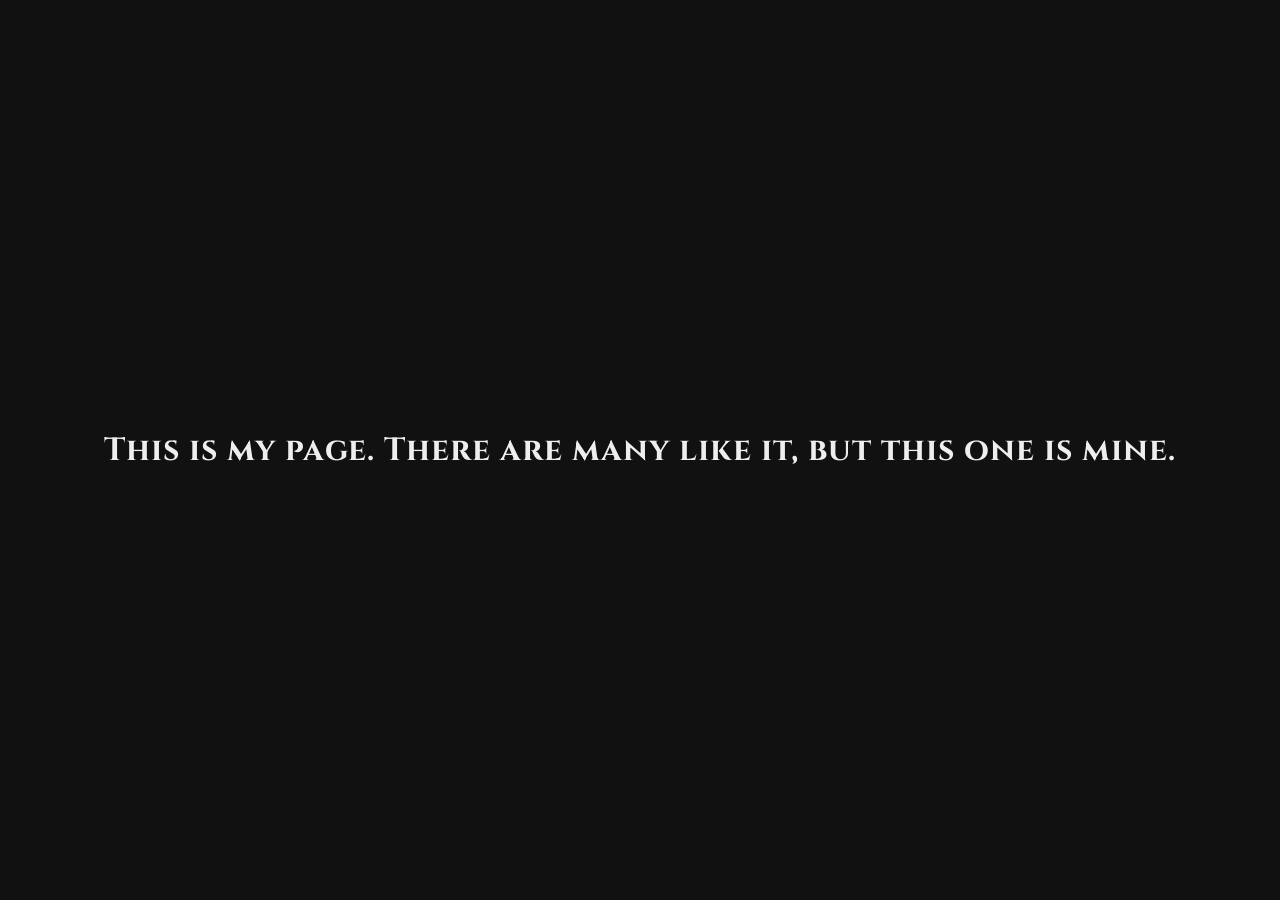
==== index.html @ 2be72990 "Add initial HTML structure and styling" ====
<!DOCTYPE html>
<html>
  <head>
    <title>My Page</title>

    <!-- Google Font -->
    <link href="https://fonts.googleapis.com/css2?family=Cinzel:wght@600&display=swap" rel="stylesheet">

    <style>
      body {
        background: #111;
        color: #eee;
        display: flex;
        height: 100vh;
        align-items: center;
        justify-content: center;
        text-align: center;
        margin: 0;
        font-family: 'Cinzel', serif;
      }

      h1 {
        font-size: 2rem;
        letter-spacing: 1px;
      }
    </style>
  </head>

  <body>
    <h1>This is my page. There are many like it, but this one is mine.</h1>
  </body>
</html>
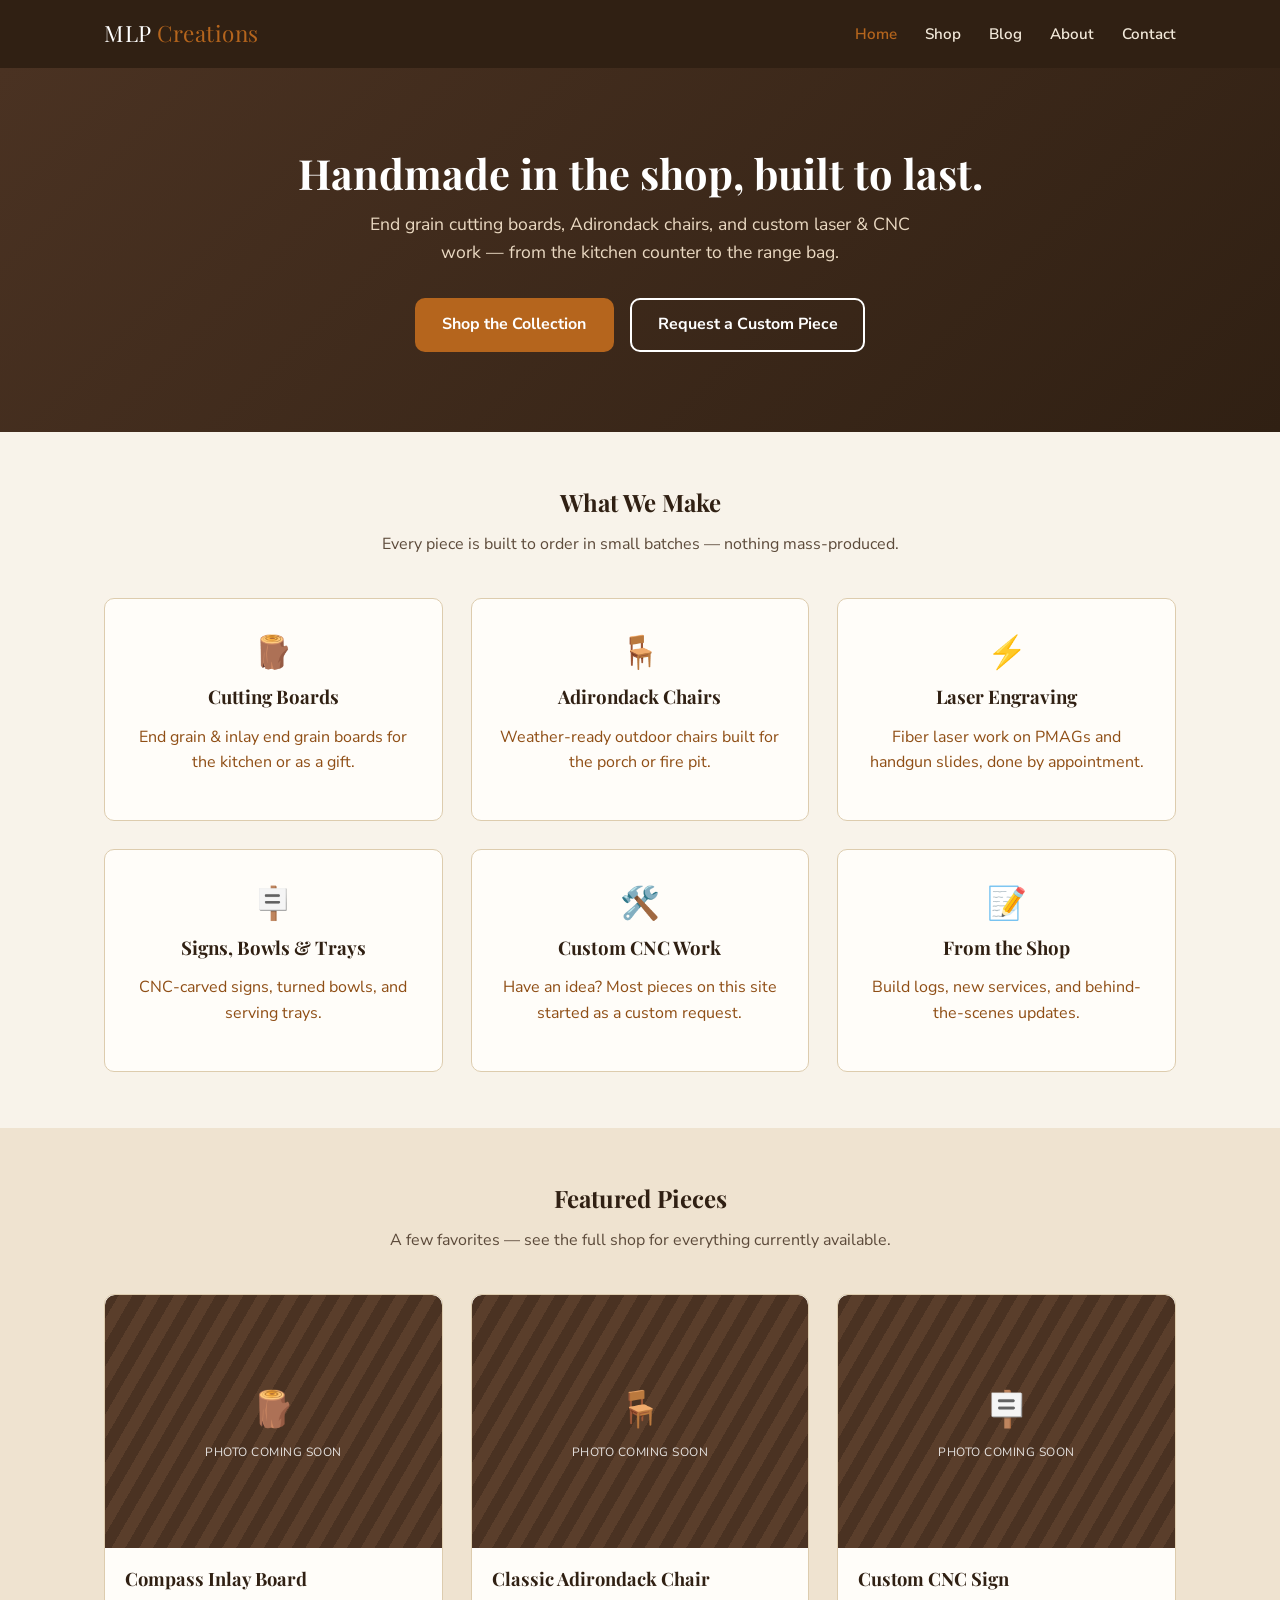
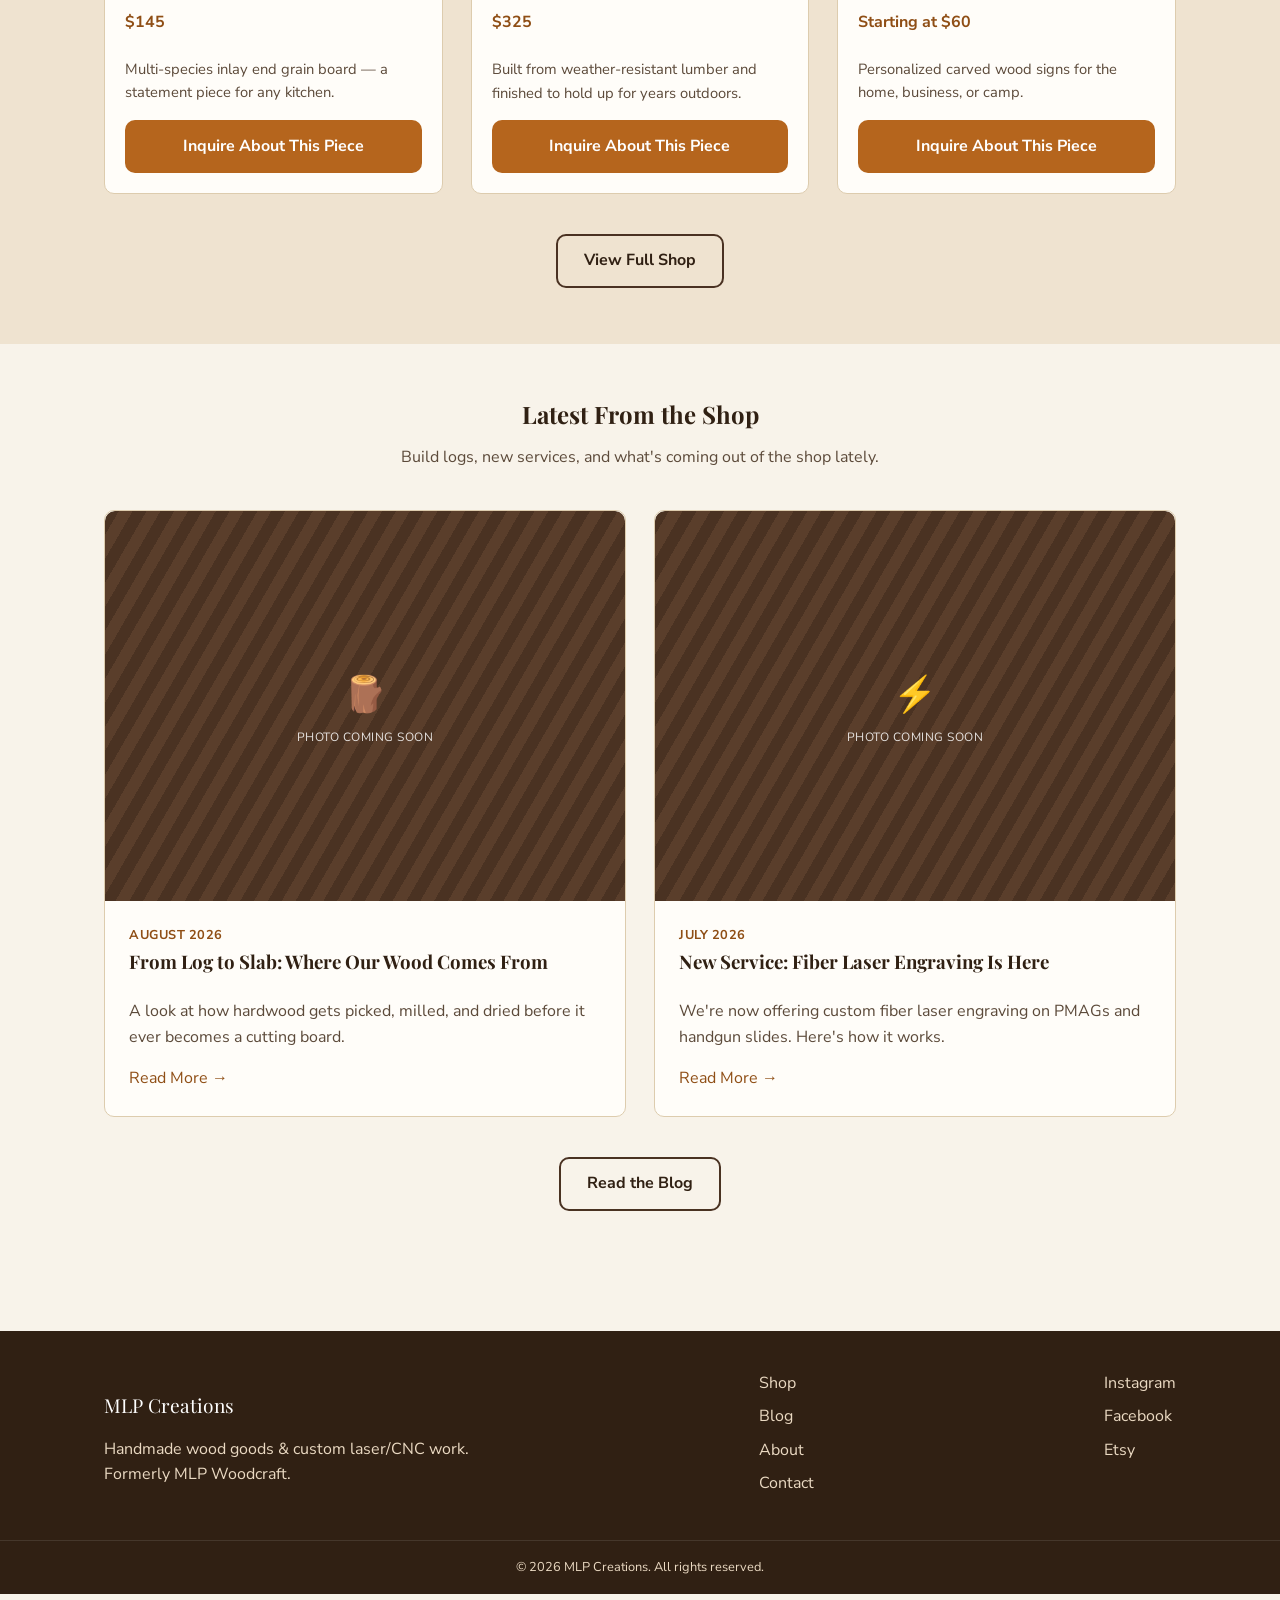
==== commit 7bca6a59: "Build MLP Creations site: storefront + blog Replace the placeholder page with a full static site: ho" ====
--- a/index.html
+++ b/index.html
@@ -1,32 +1,178 @@
 <!DOCTYPE html>
-<html>
-  <head>
-    <title>My Page</title>
+<html lang="en">
+<head>
+  <meta charset="UTF-8">
+  <meta name="viewport" content="width=device-width, initial-scale=1.0">
+  <title>MLP Creations — Handmade Wood, Laser &amp; CNC Goods</title>
+  <meta name="description" content="MLP Creations makes end grain cutting boards, Adirondack chairs, custom laser engraving, and CNC signs, bowls &amp; trays — built to order.">
+  <link rel="preconnect" href="https://fonts.googleapis.com">
+  <link href="https://fonts.googleapis.com/css2?family=Playfair+Display:wght@600;700&family=Nunito+Sans:wght@400;600;700&display=swap" rel="stylesheet">
+  <link rel="stylesheet" href="css/style.css">
+</head>
+<body>
 
-    <!-- Google Font -->
-    <link href="https://fonts.googleapis.com/css2?family=Cinzel:wght@600&display=swap" rel="stylesheet">
+  <header class="site-header">
+    <div class="container header-inner">
+      <a href="index.html" class="logo">MLP <span>Creations</span></a>
+      <nav class="site-nav" id="site-nav">
+        <a href="index.html" class="active">Home</a>
+        <a href="shop.html">Shop</a>
+        <a href="blog.html">Blog</a>
+        <a href="about.html">About</a>
+        <a href="contact.html">Contact</a>
+      </nav>
+      <button class="nav-toggle" id="nav-toggle" aria-label="Toggle menu" aria-expanded="false">
+        <span></span><span></span><span></span>
+      </button>
+    </div>
+  </header>
 
-    <style>
-      body {
-        background: #111;
-        color: #eee;
-        display: flex;
-        height: 100vh;
-        align-items: center;
-        justify-content: center;
-        text-align: center;
-        margin: 0;
-        font-family: 'Cinzel', serif;
-      }
+  <section class="hero">
+    <div class="container">
+      <h1>Handmade in the shop, built to last.</h1>
+      <p>End grain cutting boards, Adirondack chairs, and custom laser &amp; CNC work — from the kitchen counter to the range bag.</p>
+      <div class="btn-row">
+        <a href="shop.html" class="btn btn-primary">Shop the Collection</a>
+        <a href="contact.html" class="btn btn-secondary" style="background:transparent;border-color:#fff;color:#fff;">Request a Custom Piece</a>
+      </div>
+    </div>
+  </section>
 
-      h1 {
-        font-size: 2rem;
-        letter-spacing: 1px;
-      }
-    </style>
-  </head>
+  <section>
+    <div class="container">
+      <div class="section-heading">
+        <h2>What We Make</h2>
+        <p>Every piece is built to order in small batches — nothing mass-produced.</p>
+      </div>
+      <div class="grid-3">
+        <a href="shop.html#cutting-boards" class="feature-card">
+          <div class="icon">🪵</div>
+          <h3>Cutting Boards</h3>
+          <p>End grain &amp; inlay end grain boards for the kitchen or as a gift.</p>
+        </a>
+        <a href="shop.html#adirondack-chairs" class="feature-card">
+          <div class="icon">🪑</div>
+          <h3>Adirondack Chairs</h3>
+          <p>Weather-ready outdoor chairs built for the porch or fire pit.</p>
+        </a>
+        <a href="shop.html#laser-engraving" class="feature-card">
+          <div class="icon">⚡</div>
+          <h3>Laser Engraving</h3>
+          <p>Fiber laser work on PMAGs and handgun slides, done by appointment.</p>
+        </a>
+        <a href="shop.html#signs-bowls-trays" class="feature-card">
+          <div class="icon">🪧</div>
+          <h3>Signs, Bowls &amp; Trays</h3>
+          <p>CNC-carved signs, turned bowls, and serving trays.</p>
+        </a>
+        <a href="about.html" class="feature-card">
+          <div class="icon">🛠️</div>
+          <h3>Custom CNC Work</h3>
+          <p>Have an idea? Most pieces on this site started as a custom request.</p>
+        </a>
+        <a href="blog.html" class="feature-card">
+          <div class="icon">📝</div>
+          <h3>From the Shop</h3>
+          <p>Build logs, new services, and behind-the-scenes updates.</p>
+        </a>
+      </div>
+    </div>
+  </section>
 
-  <body>
-    <h1>This is my page. There are many like it, but this one is mine.</h1>
-  </body>
+  <section style="background:var(--color-bg-alt);">
+    <div class="container">
+      <div class="section-heading">
+        <h2>Featured Pieces</h2>
+        <p>A few favorites — see the full shop for everything currently available.</p>
+      </div>
+      <div class="product-grid">
+        <div class="product-card">
+          <div class="thumb"><span class="icon">🪵</span><span class="thumb-label">Photo coming soon</span></div>
+          <div class="product-body">
+            <h3>Compass Inlay Board</h3>
+            <p class="product-price">$145</p>
+            <p class="desc">Multi-species inlay end grain board — a statement piece for any kitchen.</p>
+            <a href="contact.html?item=Compass%20Inlay%20Board" class="btn btn-primary btn-block">Inquire About This Piece</a>
+          </div>
+        </div>
+        <div class="product-card">
+          <div class="thumb"><span class="icon">🪑</span><span class="thumb-label">Photo coming soon</span></div>
+          <div class="product-body">
+            <h3>Classic Adirondack Chair</h3>
+            <p class="product-price">$325</p>
+            <p class="desc">Built from weather-resistant lumber and finished to hold up for years outdoors.</p>
+            <a href="contact.html?item=Classic%20Adirondack%20Chair" class="btn btn-primary btn-block">Inquire About This Piece</a>
+          </div>
+        </div>
+        <div class="product-card">
+          <div class="thumb"><span class="icon">🪧</span><span class="thumb-label">Photo coming soon</span></div>
+          <div class="product-body">
+            <h3>Custom CNC Sign</h3>
+            <p class="product-price">Starting at $60</p>
+            <p class="desc">Personalized carved wood signs for the home, business, or camp.</p>
+            <a href="contact.html?item=Custom%20CNC%20Sign" class="btn btn-primary btn-block">Inquire About This Piece</a>
+          </div>
+        </div>
+      </div>
+      <div style="text-align:center;margin-top:2.5rem;">
+        <a href="shop.html" class="btn btn-secondary">View Full Shop</a>
+      </div>
+    </div>
+  </section>
+
+  <section>
+    <div class="container">
+      <div class="section-heading">
+        <h2>Latest From the Shop</h2>
+        <p>Build logs, new services, and what's coming out of the shop lately.</p>
+      </div>
+      <div class="post-grid">
+        <article class="post-card">
+          <div class="thumb"><span class="icon">🪵</span><span class="thumb-label">Photo coming soon</span></div>
+          <div class="post-body">
+            <span class="post-date">August 2026</span>
+            <h3>From Log to Slab: Where Our Wood Comes From</h3>
+            <p class="excerpt">A look at how hardwood gets picked, milled, and dried before it ever becomes a cutting board.</p>
+            <a href="posts/from-log-to-slab.html">Read More →</a>
+          </div>
+        </article>
+        <article class="post-card">
+          <div class="thumb"><span class="icon">⚡</span><span class="thumb-label">Photo coming soon</span></div>
+          <div class="post-body">
+            <span class="post-date">July 2026</span>
+            <h3>New Service: Fiber Laser Engraving Is Here</h3>
+            <p class="excerpt">We're now offering custom fiber laser engraving on PMAGs and handgun slides. Here's how it works.</p>
+            <a href="posts/laser-engraving-launch.html">Read More →</a>
+          </div>
+        </article>
+      </div>
+      <div style="text-align:center;margin-top:2.5rem;">
+        <a href="blog.html" class="btn btn-secondary">Read the Blog</a>
+      </div>
+    </div>
+  </section>
+
+  <footer class="site-footer">
+    <div class="container footer-inner">
+      <div>
+        <p class="footer-brand">MLP Creations</p>
+        <p>Handmade wood goods &amp; custom laser/CNC work.<br>Formerly MLP Woodcraft.</p>
+      </div>
+      <div class="footer-links">
+        <a href="shop.html">Shop</a>
+        <a href="blog.html">Blog</a>
+        <a href="about.html">About</a>
+        <a href="contact.html">Contact</a>
+      </div>
+      <div class="footer-social">
+        <a href="#">Instagram</a>
+        <a href="#">Facebook</a>
+        <a href="#">Etsy</a>
+      </div>
+    </div>
+    <p class="footer-copy">&copy; 2026 MLP Creations. All rights reserved.</p>
+  </footer>
+
+  <script src="js/main.js"></script>
+</body>
 </html>
--- a/css/style.css
+++ b/css/style.css
@@ -0,0 +1,302 @@
+/* =========================================================
+   MLP Creations — shared stylesheet
+   Edit the variables below to change colors/fonts site-wide.
+   ========================================================= */
+
+:root {
+  --color-bg: #f8f3ea;
+  --color-bg-alt: #efe3d0;
+  --color-card: #fffdf9;
+  --color-text: #2b2118;
+  --color-text-soft: #5c4a3a;
+  --color-walnut: #4a3222;
+  --color-walnut-dark: #302013;
+  --color-accent: #b5651d;
+  --color-accent-dark: #8f4e15;
+  --color-border: #ddccae;
+  --font-heading: 'Playfair Display', Georgia, serif;
+  --font-body: 'Nunito Sans', -apple-system, BlinkMacSystemFont, 'Segoe UI', sans-serif;
+  --radius: 10px;
+  --max-width: 1120px;
+}
+
+* { box-sizing: border-box; }
+
+html { scroll-behavior: smooth; }
+
+body {
+  margin: 0;
+  background: var(--color-bg);
+  color: var(--color-text);
+  font-family: var(--font-body);
+  line-height: 1.6;
+}
+
+img { max-width: 100%; display: block; }
+
+a { color: var(--color-accent-dark); text-decoration: none; }
+a:hover { text-decoration: underline; }
+
+h1, h2, h3, h4 {
+  font-family: var(--font-heading);
+  color: var(--color-walnut-dark);
+  line-height: 1.2;
+  margin: 0 0 .5em;
+}
+
+.container {
+  max-width: var(--max-width);
+  margin: 0 auto;
+  padding: 0 1.5rem;
+}
+
+section { padding: 3.5rem 0; }
+
+.section-heading { text-align: center; max-width: 640px; margin: 0 auto 2.5rem; }
+.section-heading p { color: var(--color-text-soft); }
+
+.btn {
+  display: inline-block;
+  padding: .75rem 1.6rem;
+  border-radius: var(--radius);
+  font-weight: 700;
+  cursor: pointer;
+  border: 2px solid transparent;
+  text-decoration: none !important;
+}
+.btn-primary { background: var(--color-accent); color: #fff; }
+.btn-primary:hover { background: var(--color-accent-dark); }
+.btn-secondary { background: transparent; border-color: var(--color-walnut); color: var(--color-walnut-dark); }
+.btn-secondary:hover { background: var(--color-walnut); color: #fff; }
+.btn-block { width: 100%; text-align: center; }
+
+/* ===== Header / Nav ===== */
+.site-header {
+  background: var(--color-walnut-dark);
+  position: sticky;
+  top: 0;
+  z-index: 50;
+}
+.header-inner {
+  display: flex;
+  align-items: center;
+  justify-content: space-between;
+  padding: 1rem 1.5rem;
+}
+.logo {
+  font-family: var(--font-heading);
+  font-size: 1.4rem;
+  color: #fff;
+  letter-spacing: .5px;
+}
+.logo span { color: var(--color-accent); }
+.logo:hover { text-decoration: none; opacity: .9; }
+
+.site-nav { display: flex; gap: 1.75rem; }
+.site-nav a {
+  color: #f2e9da;
+  font-weight: 600;
+  font-size: .95rem;
+}
+.site-nav a:hover, .site-nav a.active { color: var(--color-accent); text-decoration: none; }
+
+.nav-toggle {
+  display: none;
+  flex-direction: column;
+  justify-content: center;
+  gap: 5px;
+  width: 32px;
+  height: 32px;
+  background: none;
+  border: none;
+  cursor: pointer;
+}
+.nav-toggle span { width: 100%; height: 2px; background: #fff; }
+
+@media (max-width: 760px) {
+  .nav-toggle { display: flex; }
+  .site-nav {
+    position: absolute;
+    top: 100%;
+    left: 0;
+    right: 0;
+    background: var(--color-walnut-dark);
+    flex-direction: column;
+    gap: 0;
+    max-height: 0;
+    overflow: hidden;
+    transition: max-height .25s ease;
+  }
+  .site-nav.open { max-height: 320px; }
+  .site-nav a { padding: 1rem 1.5rem; border-top: 1px solid rgba(255,255,255,.1); }
+}
+
+/* ===== Hero ===== */
+.hero {
+  background: linear-gradient(135deg, var(--color-walnut) 0%, var(--color-walnut-dark) 100%);
+  color: #f8f3ea;
+  text-align: center;
+  padding: 5rem 1.5rem;
+}
+.hero h1 { color: #fff; font-size: 2.6rem; max-width: 780px; margin: 0 auto .75rem; }
+.hero p { max-width: 560px; margin: 0 auto 2rem; color: #ead9c2; font-size: 1.1rem; }
+.hero .btn-row { display: flex; gap: 1rem; justify-content: center; flex-wrap: wrap; }
+
+.page-hero {
+  background: var(--color-walnut-dark);
+  color: #fff;
+  text-align: center;
+  padding: 3.5rem 1.5rem;
+}
+.page-hero h1 { color: #fff; }
+.page-hero p { color: #ead9c2; max-width: 600px; margin: .5rem auto 0; }
+
+/* ===== Category / feature cards ===== */
+.grid-3 { display: grid; grid-template-columns: repeat(3, 1fr); gap: 1.75rem; }
+.grid-2 { display: grid; grid-template-columns: repeat(2, 1fr); gap: 1.75rem; }
+@media (max-width: 860px) {
+  .grid-3 { grid-template-columns: 1fr 1fr; }
+}
+@media (max-width: 600px) {
+  .grid-3, .grid-2 { grid-template-columns: 1fr; }
+}
+
+.feature-card {
+  background: var(--color-card);
+  border: 1px solid var(--color-border);
+  border-radius: var(--radius);
+  padding: 1.75rem;
+  text-align: center;
+}
+.feature-card .icon { font-size: 2rem; margin-bottom: .5rem; }
+
+/* ===== Product thumbnails (placeholders — swap for real photos) ===== */
+.thumb {
+  aspect-ratio: 4 / 3;
+  border-radius: var(--radius) var(--radius) 0 0;
+  display: flex;
+  align-items: center;
+  justify-content: center;
+  flex-direction: column;
+  gap: .35rem;
+  color: #fff;
+  background: repeating-linear-gradient(120deg, var(--color-walnut), var(--color-walnut) 12px, #5a3e2b 12px, #5a3e2b 24px);
+}
+.thumb .icon { font-size: 2.2rem; }
+.thumb .thumb-label { font-size: .75rem; letter-spacing: .5px; text-transform: uppercase; opacity: .85; }
+
+/* ===== Product cards ===== */
+.product-grid { display: grid; grid-template-columns: repeat(3, 1fr); gap: 1.75rem; }
+@media (max-width: 860px) { .product-grid { grid-template-columns: 1fr 1fr; } }
+@media (max-width: 600px) { .product-grid { grid-template-columns: 1fr; } }
+
+.product-card {
+  background: var(--color-card);
+  border: 1px solid var(--color-border);
+  border-radius: var(--radius);
+  overflow: hidden;
+  display: flex;
+  flex-direction: column;
+}
+.product-body { padding: 1.25rem; display: flex; flex-direction: column; flex: 1; }
+.product-body h3 { font-size: 1.15rem; margin-bottom: .25rem; }
+.product-price { color: var(--color-accent-dark); font-weight: 700; margin-bottom: .5rem; }
+.product-body p.desc { color: var(--color-text-soft); font-size: .92rem; flex: 1; }
+
+.category-block { margin-bottom: 3.5rem; }
+.category-block h2 { border-bottom: 2px solid var(--color-border); padding-bottom: .5rem; margin-bottom: 1.5rem; }
+
+.callout {
+  background: var(--color-bg-alt);
+  border-left: 4px solid var(--color-accent);
+  padding: 1rem 1.25rem;
+  border-radius: 0 var(--radius) var(--radius) 0;
+  font-size: .92rem;
+  color: var(--color-text-soft);
+  margin-top: 3rem;
+}
+
+/* ===== Blog / posts ===== */
+.post-grid { display: grid; grid-template-columns: repeat(2, 1fr); gap: 1.75rem; }
+@media (max-width: 700px) { .post-grid { grid-template-columns: 1fr; } }
+
+.post-card {
+  background: var(--color-card);
+  border: 1px solid var(--color-border);
+  border-radius: var(--radius);
+  overflow: hidden;
+  display: flex;
+  flex-direction: column;
+}
+.post-body { padding: 1.5rem; display: flex; flex-direction: column; flex: 1; }
+.post-date { font-size: .8rem; text-transform: uppercase; letter-spacing: .5px; color: var(--color-accent-dark); font-weight: 700; margin-bottom: .35rem; }
+.post-body p.excerpt { color: var(--color-text-soft); flex: 1; }
+
+.post-article { max-width: 720px; margin: 0 auto; padding: 3rem 1.5rem; }
+.post-article .post-date { display: block; margin-bottom: .5rem; }
+.post-article h1 { font-size: 2.1rem; }
+.post-article p { margin: 1rem 0; }
+.post-article .back-link { display: inline-block; margin-top: 2rem; }
+
+/* ===== About ===== */
+.about-photo {
+  aspect-ratio: 1;
+  border-radius: var(--radius);
+  background: repeating-linear-gradient(60deg, var(--color-walnut), var(--color-walnut) 14px, #5a3e2b 14px, #5a3e2b 28px);
+  display: flex;
+  align-items: center;
+  justify-content: center;
+  color: #f2e9da;
+  font-family: var(--font-heading);
+  text-align: center;
+  padding: 1.5rem;
+}
+.about-grid { display: grid; grid-template-columns: 1fr 1fr; gap: 2.5rem; align-items: center; }
+@media (max-width: 760px) { .about-grid { grid-template-columns: 1fr; } }
+
+/* ===== Contact / forms ===== */
+.contact-grid { display: grid; grid-template-columns: 1.1fr .9fr; gap: 2.5rem; }
+@media (max-width: 800px) { .contact-grid { grid-template-columns: 1fr; } }
+
+form { display: flex; flex-direction: column; gap: 1rem; }
+label { font-weight: 700; font-size: .9rem; margin-bottom: .3rem; display: block; }
+input, select, textarea {
+  width: 100%;
+  padding: .7rem .85rem;
+  border: 1px solid var(--color-border);
+  border-radius: var(--radius);
+  font-family: inherit;
+  font-size: 1rem;
+  background: #fff;
+  color: var(--color-text);
+}
+textarea { min-height: 140px; resize: vertical; }
+
+.form-note { font-size: .85rem; color: var(--color-text-soft); }
+#form-success {
+  display: none;
+  background: #e9f3e6;
+  border: 1px solid #b8d9ae;
+  color: #34532b;
+  padding: 1rem 1.25rem;
+  border-radius: var(--radius);
+  margin-top: 1rem;
+}
+#form-success.show { display: block; }
+
+.contact-details .icon-row { display: flex; gap: .75rem; margin-bottom: 1.1rem; align-items: flex-start; }
+
+/* ===== Footer ===== */
+.site-footer { background: var(--color-walnut-dark); color: #ead9c2; margin-top: 4rem; }
+.footer-inner {
+  display: flex;
+  flex-wrap: wrap;
+  gap: 2rem;
+  justify-content: space-between;
+  padding: 2.5rem 1.5rem 1.5rem;
+}
+.footer-brand { color: #fff; font-family: var(--font-heading); font-size: 1.2rem; margin-bottom: .25rem; }
+.footer-links, .footer-social { display: flex; flex-direction: column; gap: .5rem; }
+.footer-links a, .footer-social a { color: #ead9c2; }
+.footer-links a:hover, .footer-social a:hover { color: var(--color-accent); }
+.footer-copy { text-align: center; font-size: .8rem; padding: 1rem 1.5rem; border-top: 1px solid rgba(255,255,255,.1); }
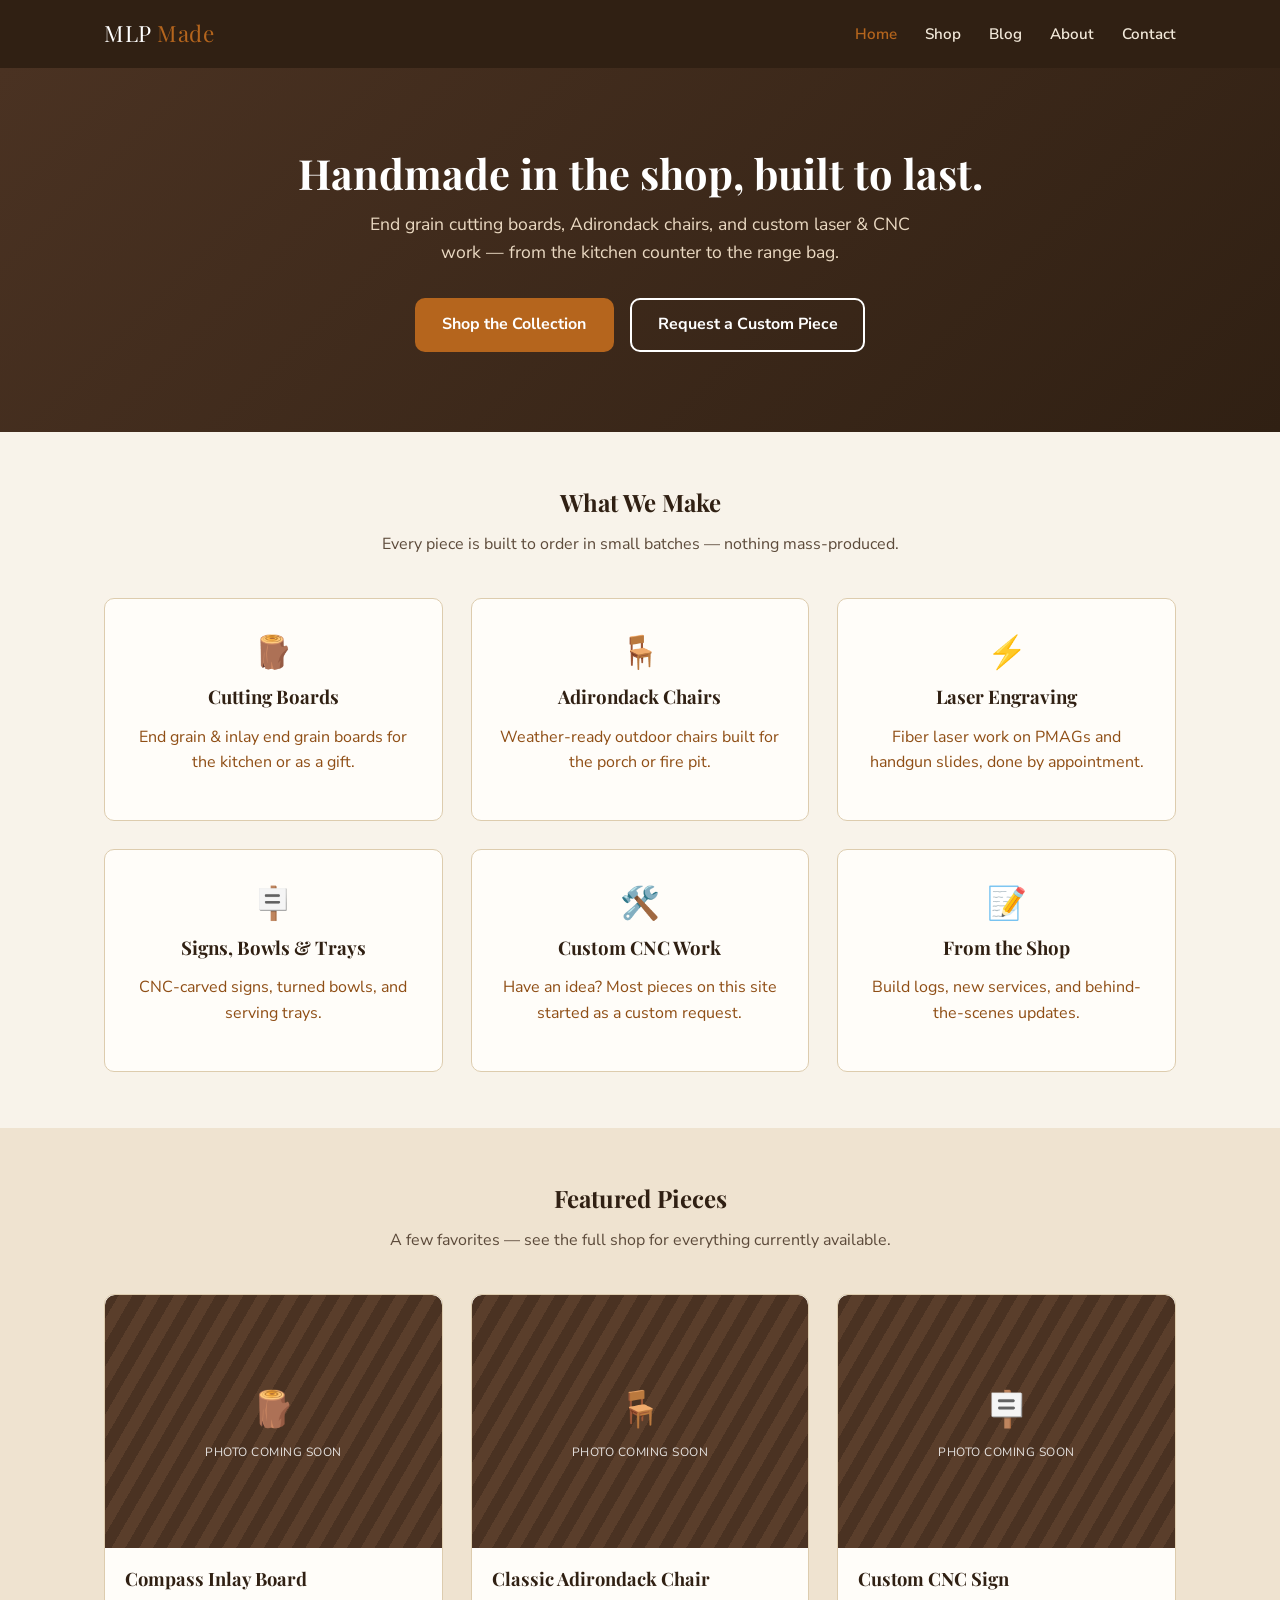
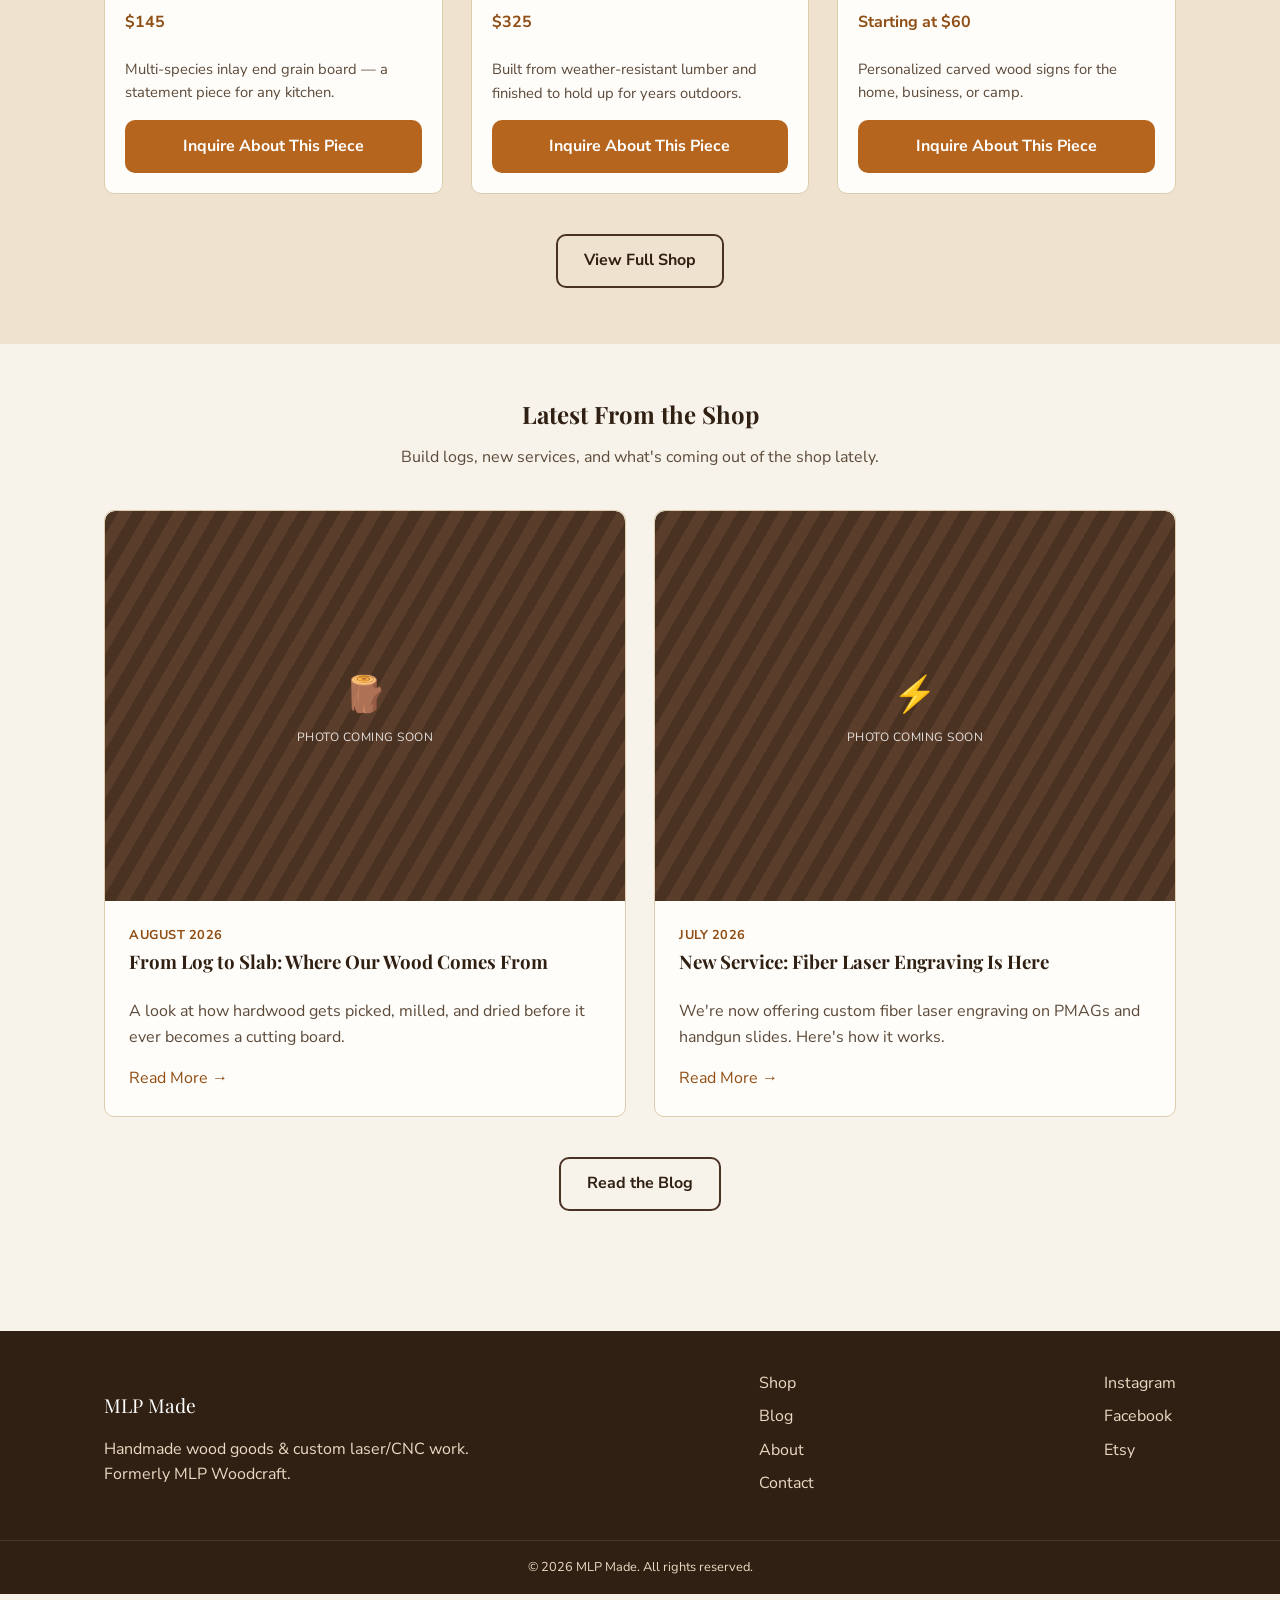
==== commit dcaa8605: "Rebrand site from MLP Creations to MLP Made Reflects the upcoming business name change so the site, " ====
--- a/index.html
+++ b/index.html
@@ -3,8 +3,8 @@
 <head>
   <meta charset="UTF-8">
   <meta name="viewport" content="width=device-width, initial-scale=1.0">
-  <title>MLP Creations — Handmade Wood, Laser &amp; CNC Goods</title>
-  <meta name="description" content="MLP Creations makes end grain cutting boards, Adirondack chairs, custom laser engraving, and CNC signs, bowls &amp; trays — built to order.">
+  <title>MLP Made — Handmade Wood, Laser &amp; CNC Goods</title>
+  <meta name="description" content="MLP Made makes end grain cutting boards, Adirondack chairs, custom laser engraving, and CNC signs, bowls &amp; trays — built to order.">
   <link rel="preconnect" href="https://fonts.googleapis.com">
   <link href="https://fonts.googleapis.com/css2?family=Playfair+Display:wght@600;700&family=Nunito+Sans:wght@400;600;700&display=swap" rel="stylesheet">
   <link rel="stylesheet" href="css/style.css">
@@ -13,7 +13,7 @@
 
   <header class="site-header">
     <div class="container header-inner">
-      <a href="index.html" class="logo">MLP <span>Creations</span></a>
+      <a href="index.html" class="logo">MLP <span>Made</span></a>
       <nav class="site-nav" id="site-nav">
         <a href="index.html" class="active">Home</a>
         <a href="shop.html">Shop</a>
@@ -155,7 +155,7 @@
   <footer class="site-footer">
     <div class="container footer-inner">
       <div>
-        <p class="footer-brand">MLP Creations</p>
+        <p class="footer-brand">MLP Made</p>
         <p>Handmade wood goods &amp; custom laser/CNC work.<br>Formerly MLP Woodcraft.</p>
       </div>
       <div class="footer-links">
@@ -170,7 +170,7 @@
         <a href="#">Etsy</a>
       </div>
     </div>
-    <p class="footer-copy">&copy; 2026 MLP Creations. All rights reserved.</p>
+    <p class="footer-copy">&copy; 2026 MLP Made. All rights reserved.</p>
   </footer>
 
   <script src="js/main.js"></script>
--- a/css/style.css
+++ b/css/style.css
@@ -1,5 +1,5 @@
 /* =========================================================
-   MLP Creations — shared stylesheet
+   MLP Made — shared stylesheet
    Edit the variables below to change colors/fonts site-wide.
    ========================================================= */
 
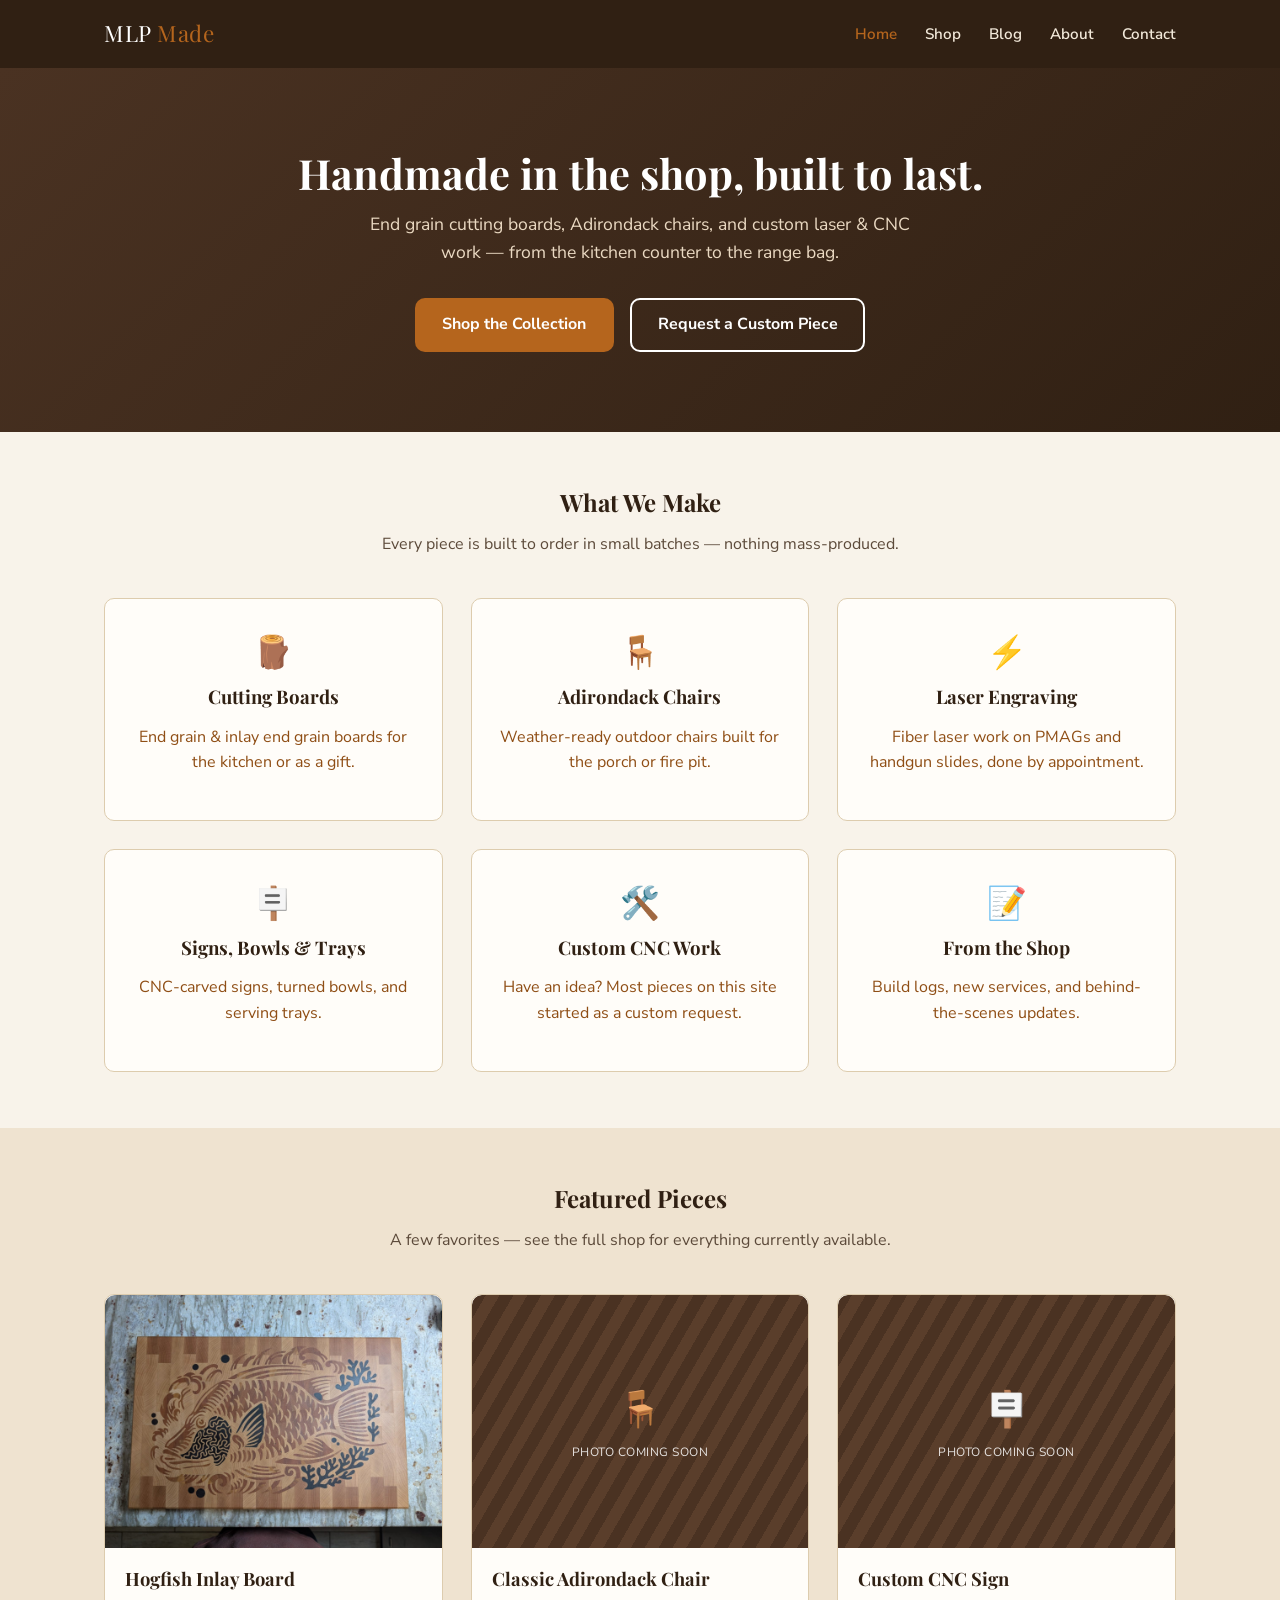
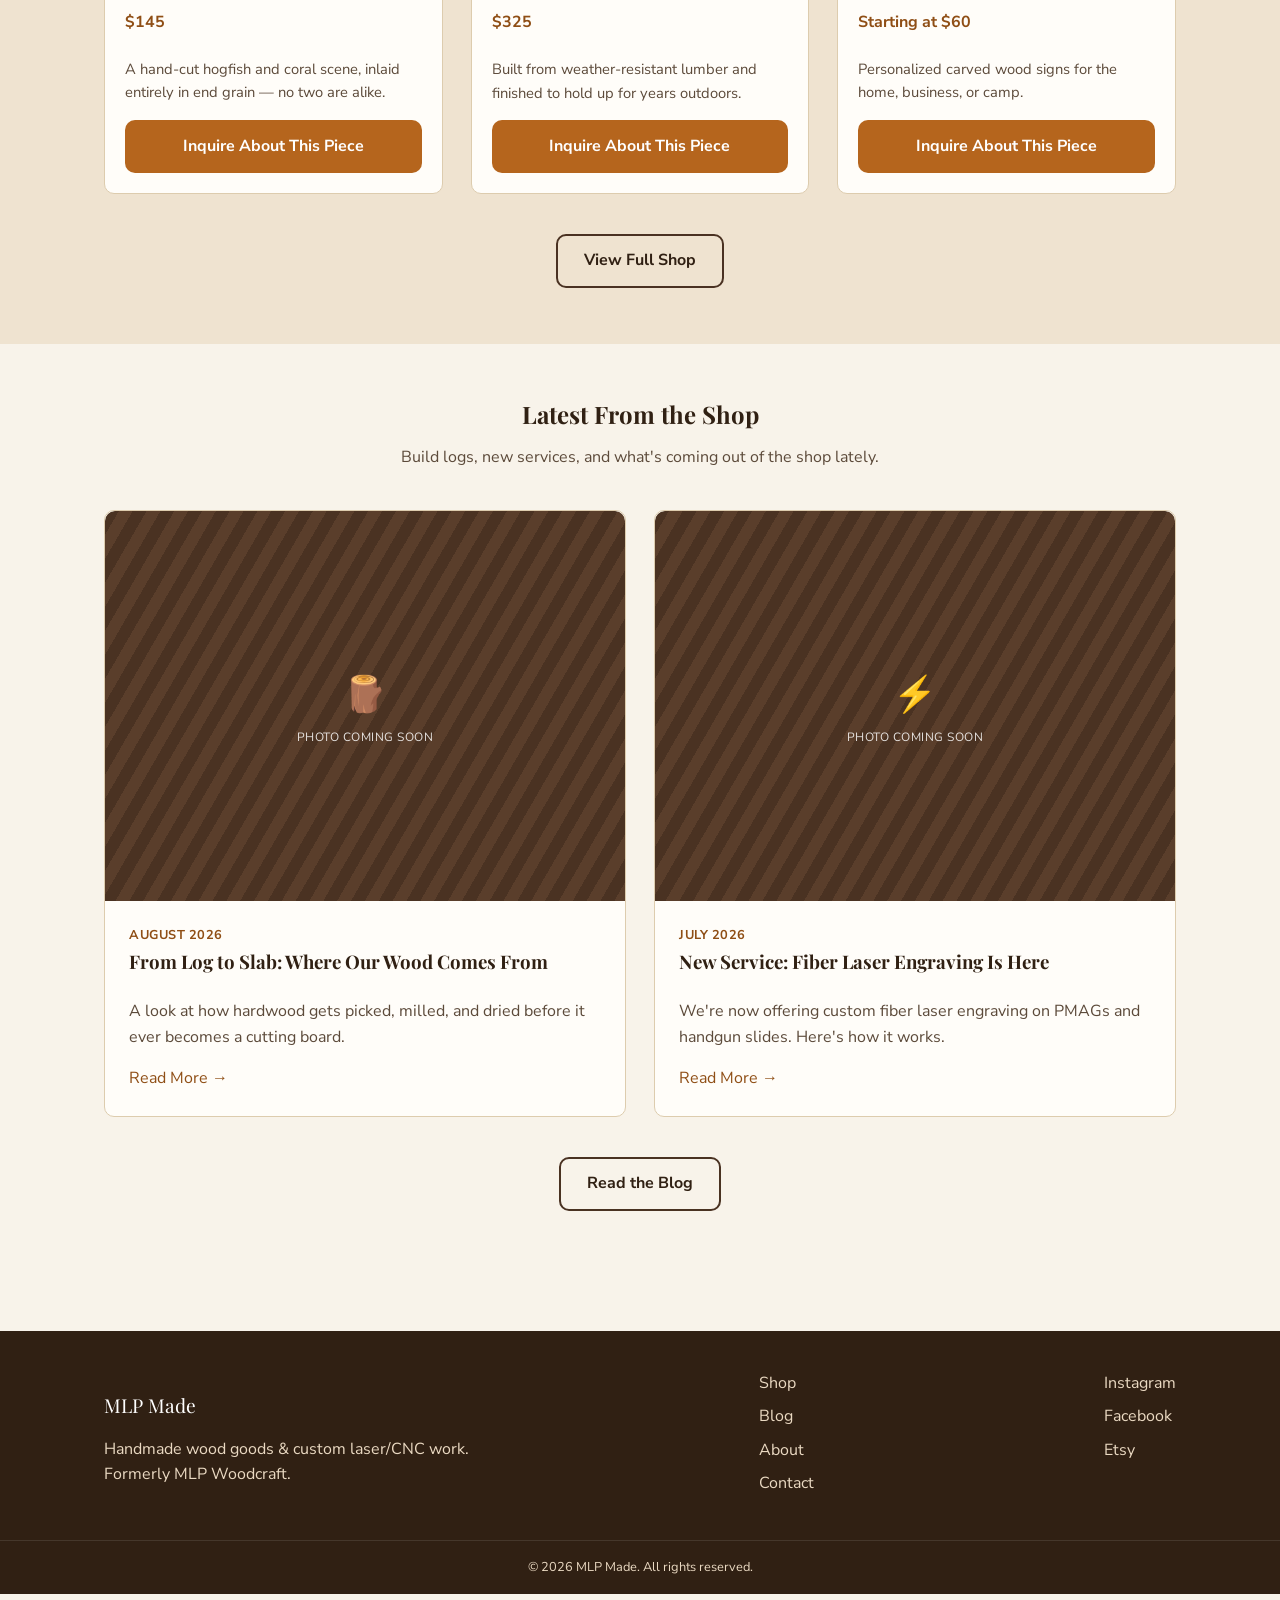
==== commit 720d9041: "Replace Compass Inlay Board placeholder with real Hogfish Inlay Board Swap in an actual product phot" ====
--- a/index.html
+++ b/index.html
@@ -87,12 +87,12 @@
       </div>
       <div class="product-grid">
         <div class="product-card">
-          <div class="thumb"><span class="icon">🪵</span><span class="thumb-label">Photo coming soon</span></div>
+          <img src="images/hogfish-inlay-board.jpg" alt="End grain cutting board with a hogfish and coral scene inlaid in dark and light wood" class="thumb" style="aspect-ratio:4/3;object-fit:cover;border-radius:var(--radius) var(--radius) 0 0;">
           <div class="product-body">
-            <h3>Compass Inlay Board</h3>
+            <h3>Hogfish Inlay Board</h3>
             <p class="product-price">$145</p>
-            <p class="desc">Multi-species inlay end grain board — a statement piece for any kitchen.</p>
-            <a href="contact.html?item=Compass%20Inlay%20Board" class="btn btn-primary btn-block">Inquire About This Piece</a>
+            <p class="desc">A hand-cut hogfish and coral scene, inlaid entirely in end grain — no two are alike.</p>
+            <a href="contact.html?item=Hogfish%20Inlay%20Board" class="btn btn-primary btn-block">Inquire About This Piece</a>
           </div>
         </div>
         <div class="product-card">
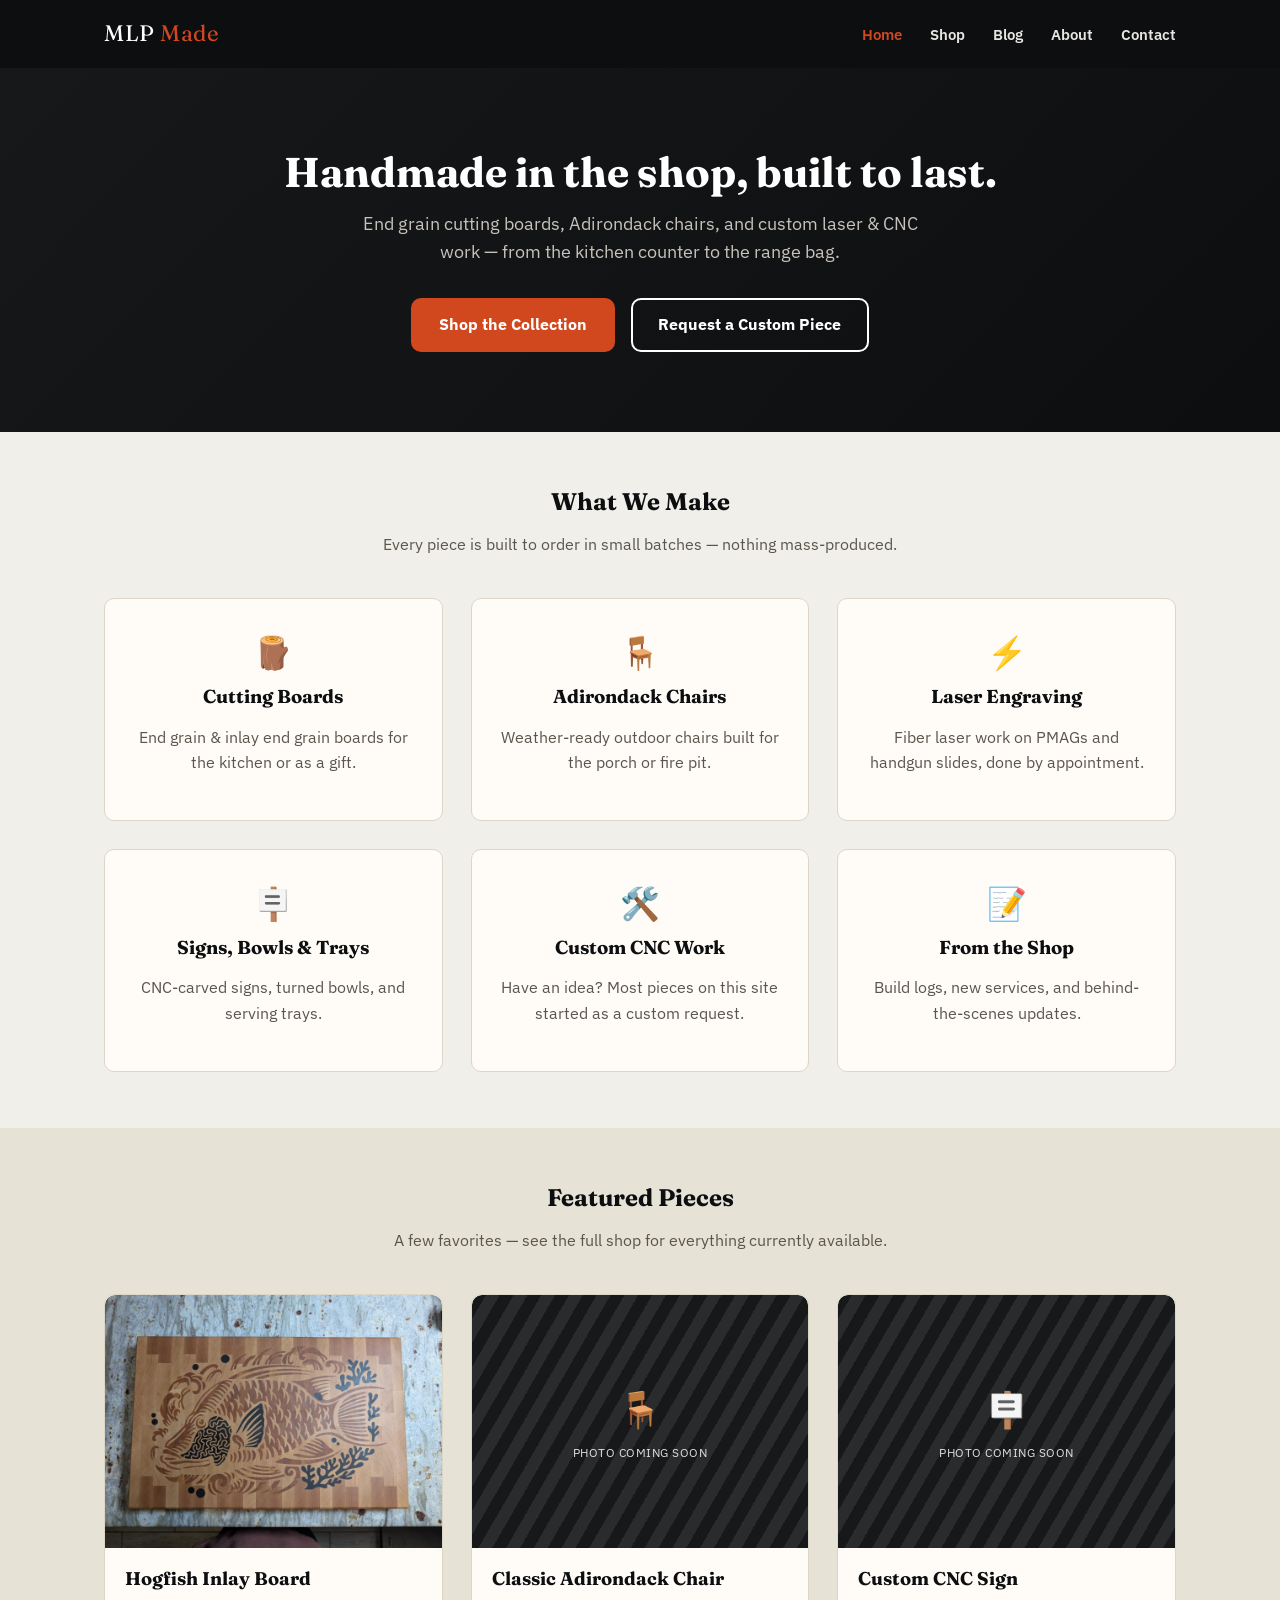
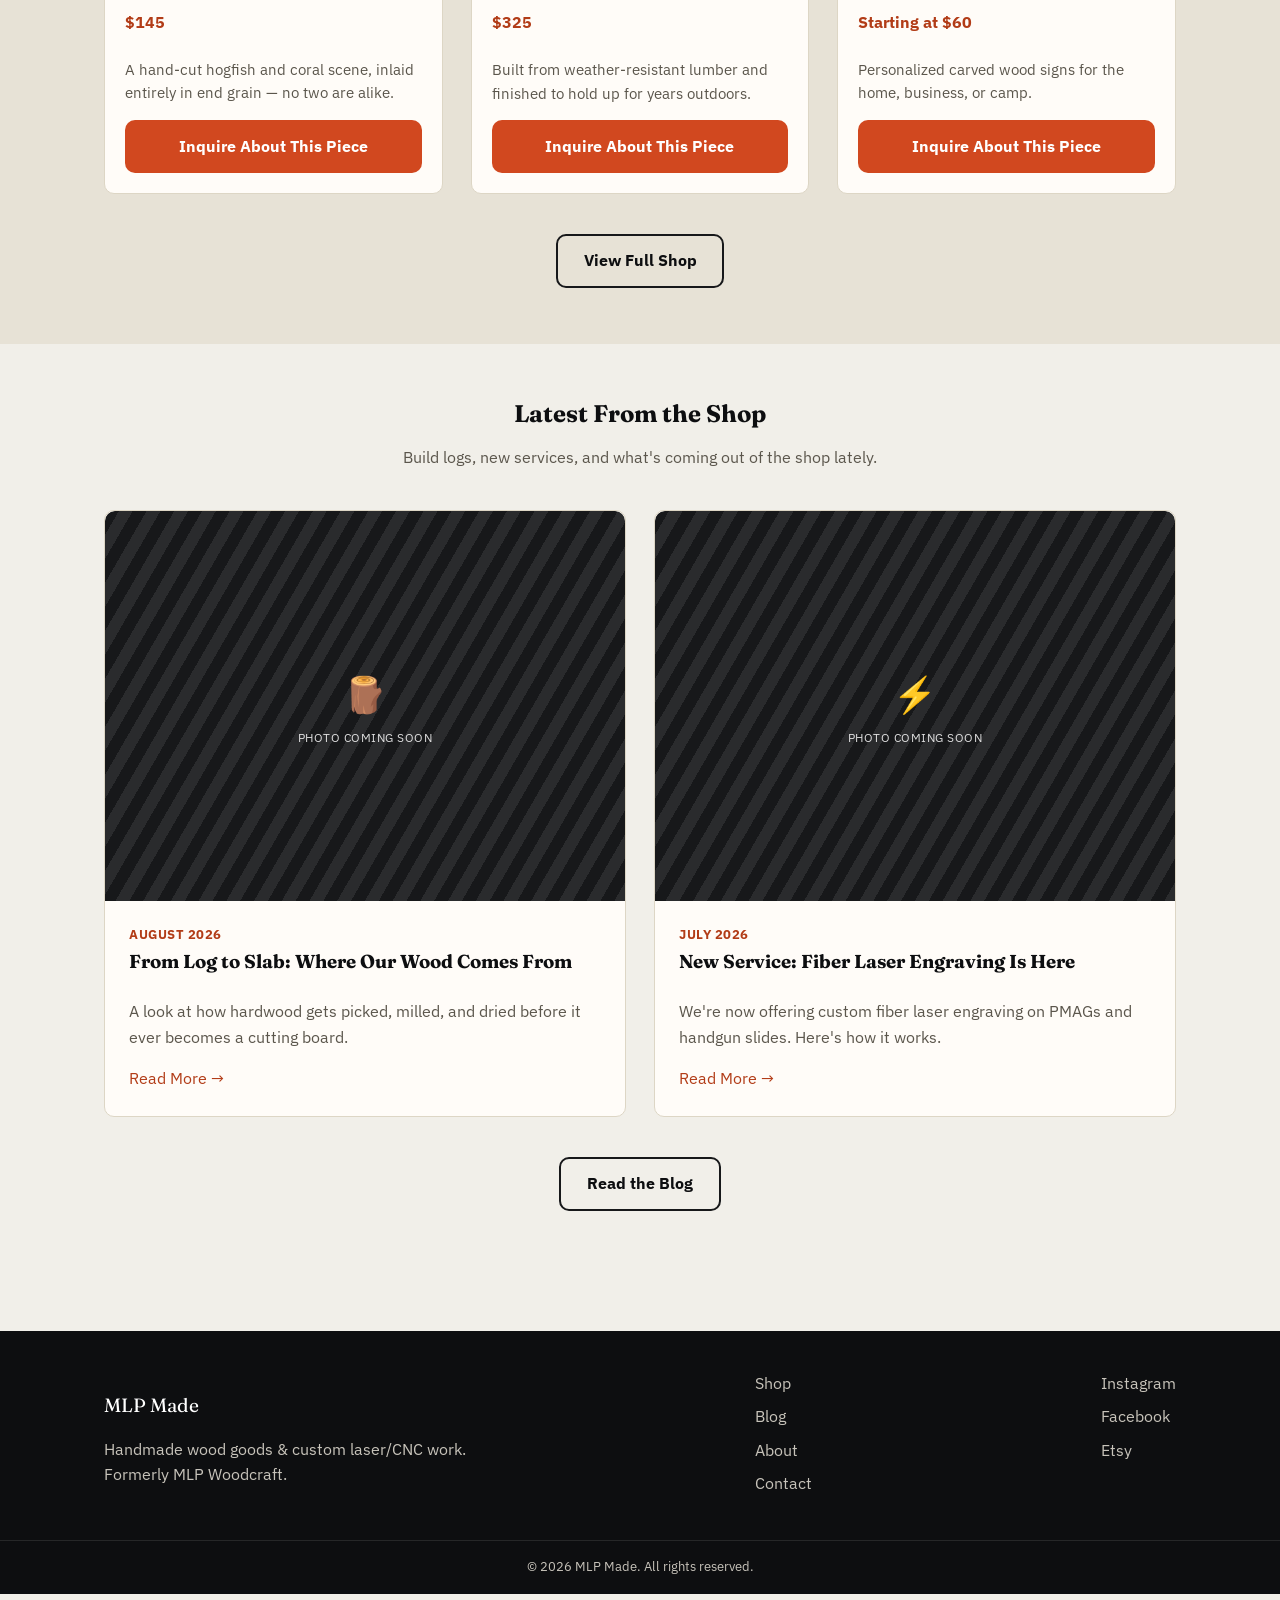
==== commit c239ed21: "Restyle site to the "Foundry" direction Swap the muted walnut-brown palette for near-black charcoal " ====
--- a/index.html
+++ b/index.html
@@ -6,7 +6,7 @@
   <title>MLP Made — Handmade Wood, Laser &amp; CNC Goods</title>
   <meta name="description" content="MLP Made makes end grain cutting boards, Adirondack chairs, custom laser engraving, and CNC signs, bowls &amp; trays — built to order.">
   <link rel="preconnect" href="https://fonts.googleapis.com">
-  <link href="https://fonts.googleapis.com/css2?family=Playfair+Display:wght@600;700&family=Nunito+Sans:wght@400;600;700&display=swap" rel="stylesheet">
+  <link href="https://fonts.googleapis.com/css2?family=Fraunces:opsz,wght@9..144,600;9..144,700&family=IBM+Plex+Sans:wght@400;500;600;700&display=swap" rel="stylesheet">
   <link rel="stylesheet" href="css/style.css">
 </head>
 <body>
--- a/css/style.css
+++ b/css/style.css
@@ -4,18 +4,18 @@
    ========================================================= */
 
 :root {
-  --color-bg: #f8f3ea;
-  --color-bg-alt: #efe3d0;
-  --color-card: #fffdf9;
-  --color-text: #2b2118;
-  --color-text-soft: #5c4a3a;
-  --color-walnut: #4a3222;
-  --color-walnut-dark: #302013;
-  --color-accent: #b5651d;
-  --color-accent-dark: #8f4e15;
-  --color-border: #ddccae;
-  --font-heading: 'Playfair Display', Georgia, serif;
-  --font-body: 'Nunito Sans', -apple-system, BlinkMacSystemFont, 'Segoe UI', sans-serif;
+  --color-bg: #f1efe9;
+  --color-bg-alt: #e7e2d6;
+  --color-card: #fffcf8;
+  --color-text: #1c1a17;
+  --color-text-soft: #5b564c;
+  --color-walnut: #17181a;
+  --color-walnut-dark: #0d0e10;
+  --color-accent: #d1481f;
+  --color-accent-dark: #b23c17;
+  --color-border: #ddd6c5;
+  --font-heading: 'Fraunces', Georgia, serif;
+  --font-body: 'IBM Plex Sans', -apple-system, BlinkMacSystemFont, 'Segoe UI', sans-serif;
   --radius: 10px;
   --max-width: 1120px;
 }
@@ -94,7 +94,7 @@
 
 .site-nav { display: flex; gap: 1.75rem; }
 .site-nav a {
-  color: #f2e9da;
+  color: #e8e6e0;
   font-weight: 600;
   font-size: .95rem;
 }
@@ -139,7 +139,7 @@
   padding: 5rem 1.5rem;
 }
 .hero h1 { color: #fff; font-size: 2.6rem; max-width: 780px; margin: 0 auto .75rem; }
-.hero p { max-width: 560px; margin: 0 auto 2rem; color: #ead9c2; font-size: 1.1rem; }
+.hero p { max-width: 560px; margin: 0 auto 2rem; color: #c7c3ba; font-size: 1.1rem; }
 .hero .btn-row { display: flex; gap: 1rem; justify-content: center; flex-wrap: wrap; }
 
 .page-hero {
@@ -149,7 +149,7 @@
   padding: 3.5rem 1.5rem;
 }
 .page-hero h1 { color: #fff; }
-.page-hero p { color: #ead9c2; max-width: 600px; margin: .5rem auto 0; }
+.page-hero p { color: #c7c3ba; max-width: 600px; margin: .5rem auto 0; }
 
 /* ===== Category / feature cards ===== */
 .grid-3 { display: grid; grid-template-columns: repeat(3, 1fr); gap: 1.75rem; }
@@ -169,6 +169,7 @@
   text-align: center;
 }
 .feature-card .icon { font-size: 2rem; margin-bottom: .5rem; }
+.feature-card p { color: var(--color-text-soft); }
 
 /* ===== Product thumbnails (placeholders — swap for real photos) ===== */
 .thumb {
@@ -180,7 +181,7 @@
   flex-direction: column;
   gap: .35rem;
   color: #fff;
-  background: repeating-linear-gradient(120deg, var(--color-walnut), var(--color-walnut) 12px, #5a3e2b 12px, #5a3e2b 24px);
+  background: repeating-linear-gradient(120deg, var(--color-walnut), var(--color-walnut) 12px, #2a2b2d 12px, #2a2b2d 24px);
 }
 .thumb .icon { font-size: 2.2rem; }
 .thumb .thumb-label { font-size: .75rem; letter-spacing: .5px; text-transform: uppercase; opacity: .85; }
@@ -242,11 +243,11 @@
 .about-photo {
   aspect-ratio: 1;
   border-radius: var(--radius);
-  background: repeating-linear-gradient(60deg, var(--color-walnut), var(--color-walnut) 14px, #5a3e2b 14px, #5a3e2b 28px);
+  background: repeating-linear-gradient(60deg, var(--color-walnut), var(--color-walnut) 14px, #2a2b2d 14px, #2a2b2d 28px);
   display: flex;
   align-items: center;
   justify-content: center;
-  color: #f2e9da;
+  color: #e8e6e0;
   font-family: var(--font-heading);
   text-align: center;
   padding: 1.5rem;
@@ -287,7 +288,7 @@
 .contact-details .icon-row { display: flex; gap: .75rem; margin-bottom: 1.1rem; align-items: flex-start; }
 
 /* ===== Footer ===== */
-.site-footer { background: var(--color-walnut-dark); color: #ead9c2; margin-top: 4rem; }
+.site-footer { background: var(--color-walnut-dark); color: #c7c3ba; margin-top: 4rem; }
 .footer-inner {
   display: flex;
   flex-wrap: wrap;
@@ -297,6 +298,6 @@
 }
 .footer-brand { color: #fff; font-family: var(--font-heading); font-size: 1.2rem; margin-bottom: .25rem; }
 .footer-links, .footer-social { display: flex; flex-direction: column; gap: .5rem; }
-.footer-links a, .footer-social a { color: #ead9c2; }
+.footer-links a, .footer-social a { color: #c7c3ba; }
 .footer-links a:hover, .footer-social a:hover { color: var(--color-accent); }
 .footer-copy { text-align: center; font-size: .8rem; padding: 1rem 1.5rem; border-top: 1px solid rgba(255,255,255,.1); }
